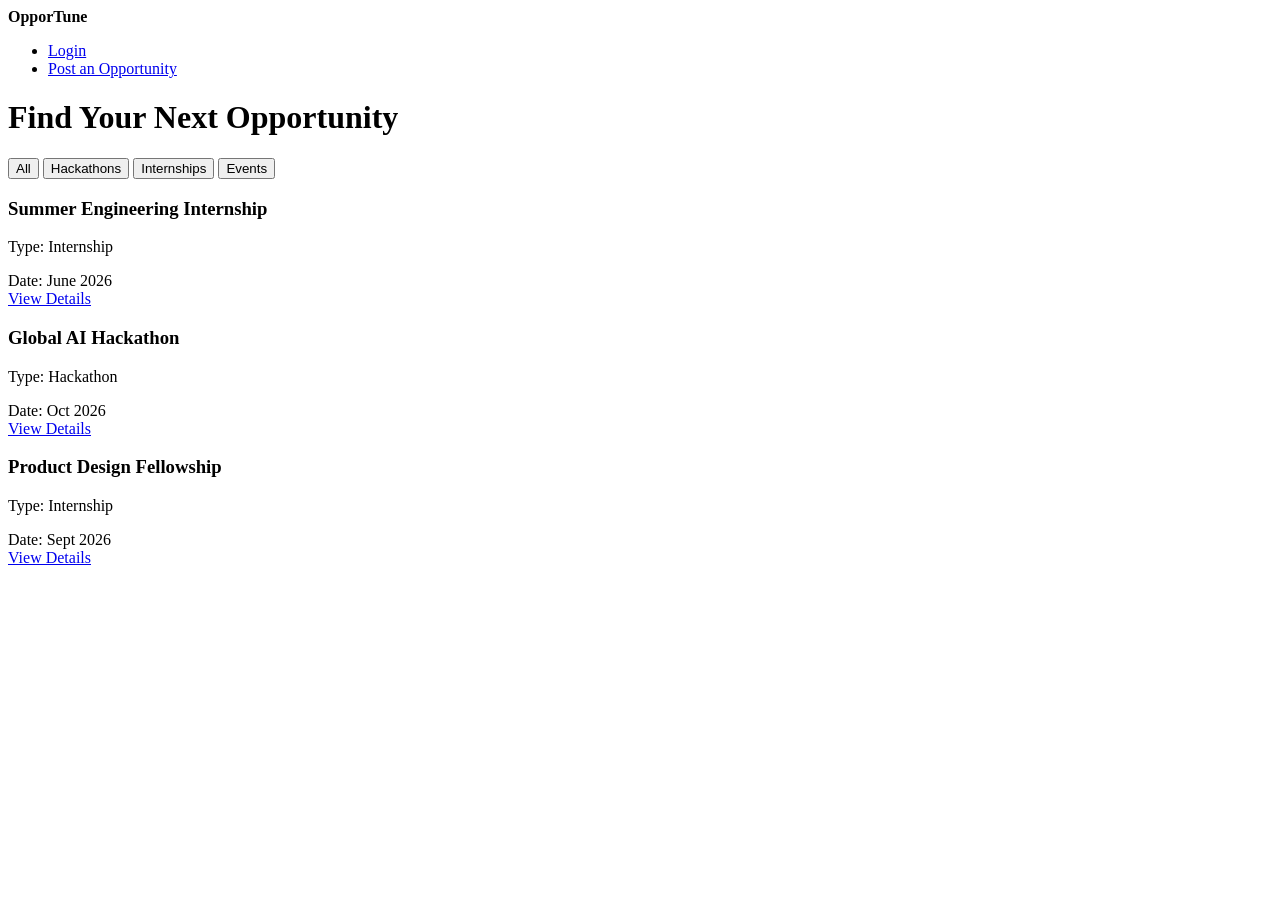
==== frontend/index.html @ d649f80c "Day 1: Project structure and HTML skeleton" ====
<!DOCTYPE html>
<html lang="en">
<head>
    <meta charset="UTF-8">
    <meta name="viewport" content="width=device-width, initial-scale=1.0">
    <title>Opportunity Finder</title>
</head>
<body>
    <nav>
        <strong>OpporTune</strong>
        <ul>
            <li><a href="login.html">Login</a></li>
            <li><a href="post-opportunity.html">Post an Opportunity</a></li>
        </ul>
    </nav>
    <header>
        <h1>Find Your Next Opportunity</h1>
    </header>
    <section id="filters">
        <button type="button">All</button>
        <button type="button">Hackathons</button>
        <button type="button">Internships</button>
        <button type="button">Events</button>

    </section>
    <main id="listings">
        
        <article>
            <h3>Summer Engineering Internship</h3>
            <p>Type: Internship</p>
            <span>Date: June 2026</span>
            <br>
            <a href="opportunity-details.html">View Details</a>
        </article>

        <article>
            <h3>Global AI Hackathon</h3>
            <p>Type: Hackathon</p>
            <span>Date: Oct 2026</span>
            <br>
            <a href="opportunity-details.html">View Details</a>
        </article>

        <article>
            <h3>Product Design Fellowship</h3>
            <p>Type: Internship</p>
            <span>Date: Sept 2026</span>
            <br>
            <a href="opportunity-details.html">View Details</a>
        </article>

    </main>
</body>
</html>
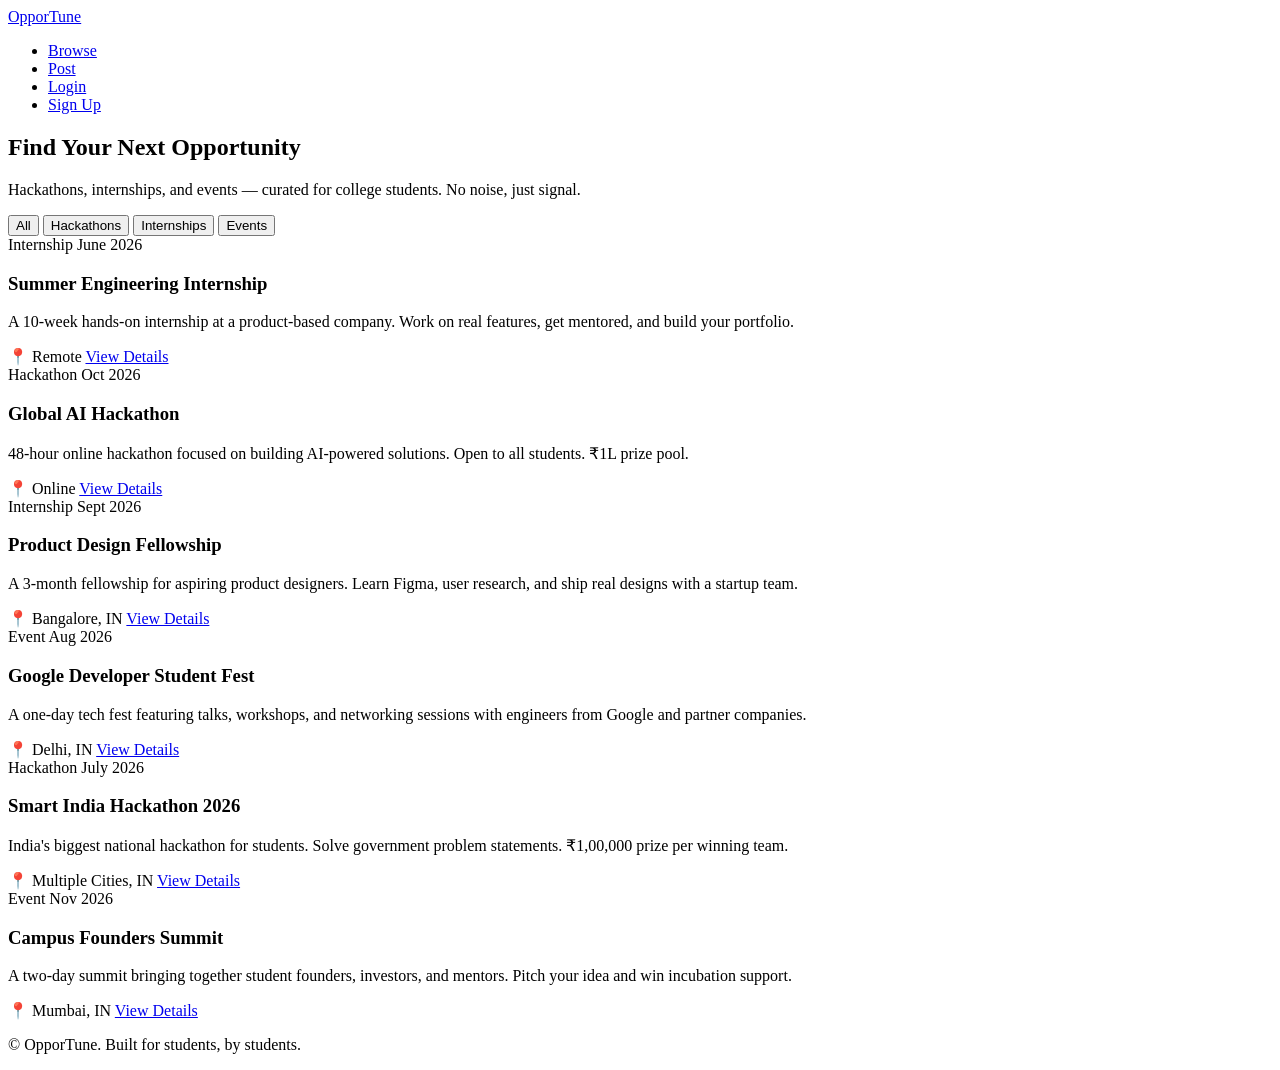
==== commit ac1f9ed7: "feat: complete HTML architecture for OpporTune (Browse, Details, Post, and Auth)" ====
--- a/frontend/index.html
+++ b/frontend/index.html
@@ -1,54 +1,166 @@
 <!DOCTYPE html>
 <html lang="en">
-<head>
-    <meta charset="UTF-8">
-    <meta name="viewport" content="width=device-width, initial-scale=1.0">
-    <title>Opportunity Finder</title>
-</head>
-<body>
-    <nav>
-        <strong>OpporTune</strong>
-        <ul>
-            <li><a href="login.html">Login</a></li>
-            <li><a href="post-opportunity.html">Post an Opportunity</a></li>
+  <head>
+    <meta charset="UTF-8" />
+    <meta name="viewport" content="width=device-width, initial-scale=1.0" />
+    <title>OpporTune | Find Your Next Opportunity</title>
+    <link rel="stylesheet" href="../css/styles.css" />
+  </head>
+  <body>
+
+    
+    <header>
+      <nav class="navbar">
+        <a href="index.html" class="nav-logo">OpporTune</a>
+        <ul class="nav-links">
+          <li><a href="index.html" class="active">Browse</a></li>
+          <li><a href="post-opportunity.html">Post</a></li>
+          <li><a href="login.html">Login</a></li>
+          <li><a href="signup.html" class="btn-primary">Sign Up</a></li>
         </ul>
-    </nav>
-    <header>
-        <h1>Find Your Next Opportunity</h1>
+      </nav>
     </header>
-    <section id="filters">
-        <button type="button">All</button>
-        <button type="button">Hackathons</button>
-        <button type="button">Internships</button>
-        <button type="button">Events</button>
 
+    
+    <section class="hero">
+      <h1>Find Your Next Opportunity</h1>
+      <p class="hero-subtitle">
+        Hackathons, internships, and events — curated for college students.
+        No noise, just signal.
+      </p>
     </section>
-    <main id="listings">
-        
-        <article>
-            <h3>Summer Engineering Internship</h3>
-            <p>Type: Internship</p>
-            <span>Date: June 2026</span>
-            <br>
-            <a href="opportunity-details.html">View Details</a>
-        </article>
 
-        <article>
-            <h3>Global AI Hackathon</h3>
-            <p>Type: Hackathon</p>
-            <span>Date: Oct 2026</span>
-            <br>
-            <a href="opportunity-details.html">View Details</a>
-        </article>
+    
+    <section class="filters" id="filters">
+      <button class="filter-btn filter-btn--active" type="button" data-filter="all">All</button>
+      <button class="filter-btn" type="button" data-filter="hackathon">Hackathons</button>
+      <button class="filter-btn" type="button" data-filter="internship">Internships</button>
+      <button class="filter-btn" type="button" data-filter="event">Events</button>
+    </section>
 
-        <article>
-            <h3>Product Design Fellowship</h3>
-            <p>Type: Internship</p>
-            <span>Date: Sept 2026</span>
-            <br>
-            <a href="opportunity-details.html">View Details</a>
-        </article>
+    
+    <main class="listings-grid" id="listings">
+
+      
+      <article class="opportunity-card" data-category="internship">
+        <div class="card-header">
+          <span class="badge badge--internship">Internship</span>
+          <span class="card-date">June 2026</span>
+        </div>
+        <div class="card-body">
+          <h3 class="card-title">Summer Engineering Internship</h3>
+          <p class="card-description">
+            A 10-week hands-on internship at a product-based company. Work on
+            real features, get mentored, and build your portfolio.
+          </p>
+        </div>
+        <div class="card-footer">
+          <span class="card-meta">📍 Remote</span>
+          <a href="opportunity-details.html" class="btn-outline">View Details</a>
+        </div>
+      </article>
+
+      
+      <article class="opportunity-card" data-category="hackathon">
+        <div class="card-header">
+          <span class="badge badge--hackathon">Hackathon</span>
+          <span class="card-date">Oct 2026</span>
+        </div>
+        <div class="card-body">
+          <h3 class="card-title">Global AI Hackathon</h3>
+          <p class="card-description">
+            48-hour online hackathon focused on building AI-powered solutions.
+            Open to all students. ₹1L prize pool.
+          </p>
+        </div>
+        <div class="card-footer">
+          <span class="card-meta">📍 Online</span>
+          <a href="opportunity-details.html" class="btn-outline">View Details</a>
+        </div>
+      </article>
+
+      
+      <article class="opportunity-card" data-category="internship">
+        <div class="card-header">
+          <span class="badge badge--internship">Internship</span>
+          <span class="card-date">Sept 2026</span>
+        </div>
+        <div class="card-body">
+          <h3 class="card-title">Product Design Fellowship</h3>
+          <p class="card-description">
+            A 3-month fellowship for aspiring product designers. Learn
+            Figma, user research, and ship real designs with a startup team.
+          </p>
+        </div>
+        <div class="card-footer">
+          <span class="card-meta">📍 Bangalore, IN</span>
+          <a href="opportunity-details.html" class="btn-outline">View Details</a>
+        </div>
+      </article>
+
+      
+      <article class="opportunity-card" data-category="event">
+        <div class="card-header">
+          <span class="badge badge--event">Event</span>
+          <span class="card-date">Aug 2026</span>
+        </div>
+        <div class="card-body">
+          <h3 class="card-title">Google Developer Student Fest</h3>
+          <p class="card-description">
+            A one-day tech fest featuring talks, workshops, and networking
+            sessions with engineers from Google and partner companies.
+          </p>
+        </div>
+        <div class="card-footer">
+          <span class="card-meta">📍 Delhi, IN</span>
+          <a href="opportunity-details.html" class="btn-outline">View Details</a>
+        </div>
+      </article>
+
+      
+      <article class="opportunity-card" data-category="hackathon">
+        <div class="card-header">
+          <span class="badge badge--hackathon">Hackathon</span>
+          <span class="card-date">July 2026</span>
+        </div>
+        <div class="card-body">
+          <h3 class="card-title">Smart India Hackathon 2026</h3>
+          <p class="card-description">
+            India's biggest national hackathon for students. Solve government
+            problem statements. ₹1,00,000 prize per winning team.
+          </p>
+        </div>
+        <div class="card-footer">
+          <span class="card-meta">📍 Multiple Cities, IN</span>
+          <a href="opportunity-details.html" class="btn-outline">View Details</a>
+        </div>
+      </article>
+
+      
+      <article class="opportunity-card" data-category="event">
+        <div class="card-header">
+          <span class="badge badge--event">Event</span>
+          <span class="card-date">Nov 2026</span>
+        </div>
+        <div class="card-body">
+          <h3 class="card-title">Campus Founders Summit</h3>
+          <p class="card-description">
+            A two-day summit bringing together student founders, investors,
+            and mentors. Pitch your idea and win incubation support.
+          </p>
+        </div>
+        <div class="card-footer">
+          <span class="card-meta">📍 Mumbai, IN</span>
+          <a href="opportunity-details.html" class="btn-outline">View Details</a>
+        </div>
+      </article>
 
     </main>
-</body>
+
+    
+    <footer class="site-footer">
+      <p>&copy;  OpporTune. Built for students, by students.</p>
+    </footer>
+
+  </body>
 </html>
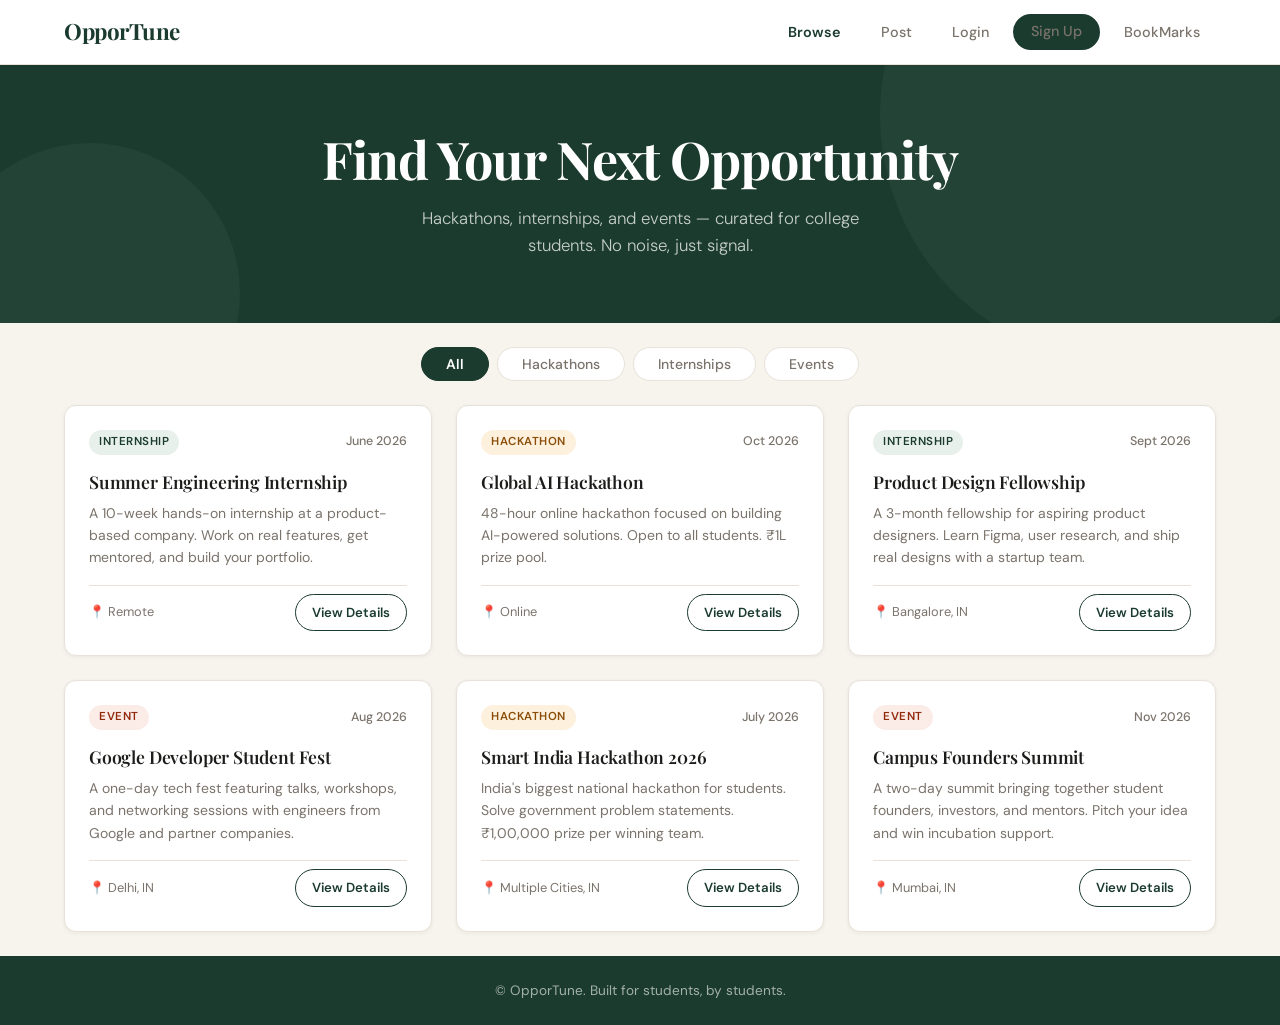
==== commit e8712698: "feat: add CSS styling with warm editorial theme" ====
--- a/frontend/index.html
+++ b/frontend/index.html
@@ -4,7 +4,7 @@
     <meta charset="UTF-8" />
     <meta name="viewport" content="width=device-width, initial-scale=1.0" />
     <title>OpporTune | Find Your Next Opportunity</title>
-    <link rel="stylesheet" href="../css/styles.css" />
+    <link rel="stylesheet" href="css/styles.css" />
   </head>
   <body>
 
@@ -17,6 +17,7 @@
           <li><a href="post-opportunity.html">Post</a></li>
           <li><a href="login.html">Login</a></li>
           <li><a href="signup.html" class="btn-primary">Sign Up</a></li>
+          <li><a href="saved.html">BookMarks</a></li>
         </ul>
       </nav>
     </header>
--- a/frontend/css/styles.css
+++ b/frontend/css/styles.css
@@ -0,0 +1,1265 @@
+/* ============================================================
+   OpporTune — styles.css
+   Theme: "Warm Editorial"
+   Palette: Deep Forest Green + Warm Amber + Parchment Cream
+   Fonts: Playfair Display (headings) + DM Sans (body)
+   ============================================================ */
+
+/* ── Google Fonts ─────────────────────────────────────────── */
+@import url('https://fonts.googleapis.com/css2?family=Playfair+Display:wght@600;700&family=DM+Sans:ital,opsz,wght@0,9..40,300;0,9..40,400;0,9..40,500;0,9..40,600;1,9..40,400&display=swap');
+
+
+/* ============================================================
+   1. DESIGN TOKENS (CSS Variables)
+   Change the theme from here — one place, entire site updates
+   ============================================================ */
+:root {
+  /* Colors */
+  --clr-bg:           #F7F3ED;   /* warm parchment background     */
+  --clr-surface:      #FFFFFF;   /* card / form surface           */
+  --clr-primary:      #1B3B2F;   /* deep forest green             */
+  --clr-primary-hover:#142D23;   /* darker green on hover         */
+  --clr-accent:       #C8761A;   /* warm amber                    */
+  --clr-accent-light: #FDF0DC;   /* light amber tint              */
+  --clr-text:         #1C1C1A;   /* near-black body text          */
+  --clr-text-muted:   #7A736B;   /* secondary / meta text         */
+  --clr-border:       #E8E2D9;   /* subtle warm border            */
+  --clr-danger:       #C0392B;   /* delete / error                */
+
+  /* Badge colors */
+  --badge-hack-bg:    #FDF0DC;
+  --badge-hack-text:  #8B4E0A;
+  --badge-intern-bg:  #E8F0EB;
+  --badge-intern-text:#1B3B2F;
+  --badge-event-bg:   #FBECE7;
+  --badge-event-text: #922B0E;
+
+  /* Typography */
+  --font-display: 'Playfair Display', Georgia, serif;
+  --font-body:    'DM Sans', system-ui, sans-serif;
+
+  /* Spacing */
+  --space-xs:  0.25rem;
+  --space-sm:  0.5rem;
+  --space-md:  1rem;
+  --space-lg:  1.5rem;
+  --space-xl:  2.5rem;
+  --space-2xl: 4rem;
+
+  /* Layout */
+  --max-width:   1200px;
+  --radius-sm:   6px;
+  --radius-md:   12px;
+  --radius-lg:   20px;
+  --radius-pill: 100px;
+
+  /* Shadows */
+  --shadow-sm: 0 1px 4px rgba(28, 24, 20, 0.06);
+  --shadow-md: 0 4px 16px rgba(28, 24, 20, 0.09);
+  --shadow-lg: 0 8px 32px rgba(28, 24, 20, 0.13);
+
+  /* Transitions */
+  --ease: cubic-bezier(0.4, 0, 0.2, 1);
+  --transition: 220ms var(--ease);
+}
+
+
+/* ============================================================
+   2. RESET & BASE
+   ============================================================ */
+*,
+*::before,
+*::after {
+  box-sizing: border-box;
+  margin: 0;
+  padding: 0;
+}
+
+html {
+  scroll-behavior: smooth;
+  -webkit-text-size-adjust: 100%;
+}
+
+body {
+  font-family: var(--font-body);
+  font-size: 1rem;
+  font-weight: 400;
+  line-height: 1.6;
+  color: var(--clr-text);
+  background-color: var(--clr-bg);
+  min-height: 100vh;
+  display: flex;
+  flex-direction: column;
+}
+
+main {
+  flex: 1;
+}
+
+img, svg {
+  display: block;
+  max-width: 100%;
+}
+
+a {
+  color: inherit;
+  text-decoration: none;
+}
+
+ul {
+  list-style: none;
+}
+
+button {
+  font-family: var(--font-body);
+  cursor: pointer;
+  border: none;
+  background: none;
+}
+
+input,
+textarea,
+select {
+  font-family: var(--font-body);
+  font-size: 0.95rem;
+}
+
+
+/* ============================================================
+   3. LAYOUT HELPERS
+   ============================================================ */
+.page-wrapper {
+  max-width: var(--max-width);
+  margin: 0 auto;
+  padding: var(--space-xl) var(--space-lg);
+}
+
+.container {
+  max-width: var(--max-width);
+  margin: 0 auto;
+  padding: 0 var(--space-lg);
+}
+
+
+/* ============================================================
+   4. NAVBAR
+   ============================================================ */
+header {
+  position: sticky;
+  top: 0;
+  z-index: 100;
+  background-color: var(--clr-surface);
+  border-bottom: 1px solid var(--clr-border);
+  box-shadow: var(--shadow-sm);
+}
+
+.navbar {
+  max-width: var(--max-width);
+  margin: 0 auto;
+  padding: 0 var(--space-lg);
+  height: 64px;
+  display: flex;
+  align-items: center;
+  justify-content: space-between;
+  gap: var(--space-lg);
+}
+
+.nav-logo {
+  font-family: var(--font-display);
+  font-size: 1.4rem;
+  font-weight: 700;
+  color: var(--clr-primary);
+  letter-spacing: -0.02em;
+  flex-shrink: 0;
+  transition: opacity var(--transition);
+}
+
+.nav-logo:hover {
+  opacity: 0.8;
+}
+
+.nav-links {
+  display: flex;
+  align-items: center;
+  gap: var(--space-sm);
+}
+
+.nav-links a {
+  font-size: 0.9rem;
+  font-weight: 500;
+  color: var(--clr-text-muted);
+  padding: var(--space-xs) var(--space-md);
+  border-radius: var(--radius-pill);
+  transition: color var(--transition), background-color var(--transition);
+}
+
+.nav-links a:hover {
+  color: var(--clr-text);
+  background-color: var(--clr-bg);
+}
+
+.nav-links a.active {
+  color: var(--clr-primary);
+  font-weight: 600;
+}
+
+
+/* ============================================================
+   5. BUTTONS
+   ============================================================ */
+
+/* Primary — filled forest green */
+.btn-primary {
+  display: inline-flex;
+  align-items: center;
+  justify-content: center;
+  gap: var(--space-xs);
+  padding: 0.55rem var(--space-lg);
+  font-size: 0.875rem;
+  font-weight: 600;
+  color: #FFFFFF;
+  background-color: var(--clr-primary);
+  border: 2px solid var(--clr-primary);
+  border-radius: var(--radius-pill);
+  transition: background-color var(--transition), border-color var(--transition), transform var(--transition), box-shadow var(--transition);
+}
+
+.btn-primary:hover {
+  background-color: var(--clr-primary-hover);
+  border-color: var(--clr-primary-hover);
+  box-shadow: var(--shadow-md);
+  transform: translateY(-1px);
+}
+
+/* Outline — transparent w/ green border */
+.btn-outline {
+  display: inline-flex;
+  align-items: center;
+  justify-content: center;
+  padding: 0.45rem var(--space-md);
+  font-size: 0.825rem;
+  font-weight: 600;
+  color: var(--clr-primary);
+  background-color: transparent;
+  border: 1.5px solid var(--clr-primary);
+  border-radius: var(--radius-pill);
+  transition: background-color var(--transition), color var(--transition), transform var(--transition);
+}
+
+.btn-outline:hover {
+  background-color: var(--clr-primary);
+  color: #FFFFFF;
+  transform: translateY(-1px);
+}
+
+/* Secondary — soft bordered */
+.btn-secondary {
+  display: inline-flex;
+  align-items: center;
+  justify-content: center;
+  padding: 0.55rem var(--space-lg);
+  font-size: 0.875rem;
+  font-weight: 500;
+  color: var(--clr-text-muted);
+  background-color: transparent;
+  border: 1.5px solid var(--clr-border);
+  border-radius: var(--radius-pill);
+  transition: border-color var(--transition), color var(--transition), background-color var(--transition);
+}
+
+.btn-secondary:hover {
+  border-color: var(--clr-text-muted);
+  color: var(--clr-text);
+  background-color: var(--clr-bg);
+}
+
+/* Full-width modifier */
+.btn-full {
+  width: 100%;
+}
+
+/* Icon button */
+.btn-icon {
+  display: inline-flex;
+  align-items: center;
+  justify-content: center;
+  width: 36px;
+  height: 36px;
+  font-size: 1rem;
+  border-radius: var(--radius-sm);
+  border: 1.5px solid var(--clr-border);
+  background-color: transparent;
+  transition: border-color var(--transition), background-color var(--transition);
+}
+
+.btn-icon:hover {
+  background-color: var(--clr-bg);
+  border-color: var(--clr-text-muted);
+}
+
+.btn-icon--danger:hover {
+  background-color: #FDECEB;
+  border-color: var(--clr-danger);
+}
+
+/* OAuth button */
+.btn-oauth {
+  display: inline-flex;
+  align-items: center;
+  justify-content: center;
+  gap: var(--space-sm);
+  padding: 0.65rem var(--space-lg);
+  font-size: 0.875rem;
+  font-weight: 500;
+  color: var(--clr-text);
+  background-color: var(--clr-surface);
+  border: 1.5px solid var(--clr-border);
+  border-radius: var(--radius-md);
+  width: 100%;
+  transition: border-color var(--transition), box-shadow var(--transition);
+}
+
+.btn-oauth:hover {
+  border-color: var(--clr-text-muted);
+  box-shadow: var(--shadow-sm);
+}
+
+/* Apply Now — large CTA on details page */
+.btn-apply {
+  display: block;
+  text-align: center;
+  padding: var(--space-md) var(--space-lg);
+  font-size: 1rem;
+  font-weight: 700;
+  color: #FFFFFF;
+  background-color: var(--clr-accent);
+  border-radius: var(--radius-md);
+  letter-spacing: 0.01em;
+  transition: background-color var(--transition), transform var(--transition), box-shadow var(--transition);
+}
+
+.btn-apply:hover {
+  background-color: #a85f10;
+  transform: translateY(-2px);
+  box-shadow: 0 6px 20px rgba(200, 118, 26, 0.35);
+}
+
+
+/* ============================================================
+   6. BADGES
+   ============================================================ */
+.badge {
+  display: inline-block;
+  padding: 0.2rem 0.65rem;
+  font-size: 0.72rem;
+  font-weight: 600;
+  letter-spacing: 0.04em;
+  text-transform: uppercase;
+  border-radius: var(--radius-pill);
+}
+
+.badge--hackathon {
+  background-color: var(--badge-hack-bg);
+  color: var(--badge-hack-text);
+}
+
+.badge--internship {
+  background-color: var(--badge-intern-bg);
+  color: var(--badge-intern-text);
+}
+
+.badge--event {
+  background-color: var(--badge-event-bg);
+  color: var(--badge-event-text);
+}
+
+
+/* ============================================================
+   7. HERO SECTION (index.html + saved.html)
+   ============================================================ */
+.hero {
+  background-color: var(--clr-primary);
+  color: #FFFFFF;
+  text-align: center;
+  padding: var(--space-2xl) var(--space-lg);
+  position: relative;
+  overflow: hidden;
+}
+
+/* Decorative circles for depth */
+.hero::before,
+.hero::after {
+  content: '';
+  position: absolute;
+  border-radius: 50%;
+  background-color: rgba(255, 255, 255, 0.04);
+}
+
+.hero::before {
+  width: 500px;
+  height: 500px;
+  top: -200px;
+  right: -100px;
+}
+
+.hero::after {
+  width: 300px;
+  height: 300px;
+  bottom: -120px;
+  left: -60px;
+}
+
+.hero h1 {
+  font-family: var(--font-display);
+  font-size: clamp(2rem, 5vw, 3.25rem);
+  font-weight: 700;
+  line-height: 1.15;
+  letter-spacing: -0.02em;
+  margin-bottom: var(--space-md);
+  position: relative;
+}
+
+.hero-subtitle {
+  font-size: 1.05rem;
+  font-weight: 300;
+  color: rgba(255, 255, 255, 0.75);
+  max-width: 480px;
+  margin: 0 auto;
+  position: relative;
+}
+
+/* Page hero — smaller, for saved.html */
+.page-hero {
+  background-color: var(--clr-primary);
+  color: #FFFFFF;
+  padding: var(--space-xl) var(--space-lg);
+  text-align: center;
+}
+
+.page-hero h1 {
+  font-family: var(--font-display);
+  font-size: clamp(1.6rem, 3vw, 2.25rem);
+  font-weight: 700;
+  margin-bottom: var(--space-sm);
+}
+
+.page-hero .hero-subtitle {
+  font-size: 0.95rem;
+  color: rgba(255, 255, 255, 0.7);
+}
+
+
+/* ============================================================
+   8. FILTER BUTTONS (index.html)
+   ============================================================ */
+.filters {
+  display: flex;
+  align-items: center;
+  gap: var(--space-sm);
+  max-width: var(--max-width);
+  margin: 0 auto;
+  padding: var(--space-lg) var(--space-lg) 0;
+  flex-wrap: wrap;
+}
+
+.filter-btn {
+  padding: 0.45rem var(--space-lg);
+  font-size: 0.875rem;
+  font-weight: 500;
+  color: var(--clr-text-muted);
+  background-color: var(--clr-surface);
+  border: 1.5px solid var(--clr-border);
+  border-radius: var(--radius-pill);
+  transition: all var(--transition);
+}
+
+.filter-btn:hover {
+  border-color: var(--clr-primary);
+  color: var(--clr-primary);
+}
+
+.filter-btn--active {
+  background-color: var(--clr-primary);
+  border-color: var(--clr-primary);
+  color: #FFFFFF;
+  font-weight: 600;
+}
+
+
+/* ============================================================
+   9. LISTINGS GRID + OPPORTUNITY CARDS (index.html)
+   ============================================================ */
+.listings-grid {
+  display: grid;
+  grid-template-columns: repeat(auto-fill, minmax(300px, 1fr));
+  gap: var(--space-lg);
+  max-width: var(--max-width);
+  margin: 0 auto;
+  padding: var(--space-lg);
+}
+
+.opportunity-card {
+  background-color: var(--clr-surface);
+  border: 1px solid var(--clr-border);
+  border-radius: var(--radius-md);
+  padding: var(--space-lg);
+  display: flex;
+  flex-direction: column;
+  gap: var(--space-md);
+  box-shadow: var(--shadow-sm);
+  transition: transform var(--transition), box-shadow var(--transition), border-color var(--transition);
+}
+
+.opportunity-card:hover {
+  transform: translateY(-4px);
+  box-shadow: var(--shadow-lg);
+  border-color: transparent;
+}
+
+/* Card Header — badge + date */
+.card-header {
+  display: flex;
+  align-items: center;
+  justify-content: space-between;
+}
+
+.card-date {
+  font-size: 0.78rem;
+  font-weight: 500;
+  color: var(--clr-text-muted);
+}
+
+/* Card Body */
+.card-body {
+  flex: 1;
+  display: flex;
+  flex-direction: column;
+  gap: var(--space-sm);
+}
+
+.card-title {
+  font-family: var(--font-display);
+  font-size: 1.1rem;
+  font-weight: 600;
+  line-height: 1.3;
+  color: var(--clr-text);
+  letter-spacing: -0.01em;
+}
+
+.card-description {
+  font-size: 0.875rem;
+  color: var(--clr-text-muted);
+  line-height: 1.6;
+  display: -webkit-box;
+  -webkit-line-clamp: 3;
+  -webkit-box-orient: vertical;
+  overflow: hidden;
+}
+
+/* Card Footer — location + button */
+.card-footer {
+  display: flex;
+  align-items: center;
+  justify-content: space-between;
+  gap: var(--space-sm);
+  padding-top: var(--space-sm);
+  border-top: 1px solid var(--clr-border);
+}
+
+.card-meta {
+  font-size: 0.8rem;
+  color: var(--clr-text-muted);
+  font-weight: 400;
+}
+
+.card-actions {
+  display: flex;
+  align-items: center;
+  gap: var(--space-sm);
+}
+
+
+/* ============================================================
+   10. OPPORTUNITY DETAILS PAGE
+   ============================================================ */
+
+/* Breadcrumb */
+.breadcrumb {
+  display: flex;
+  align-items: center;
+  gap: var(--space-xs);
+  font-size: 0.85rem;
+  color: var(--clr-text-muted);
+  margin-bottom: var(--space-xl);
+}
+
+.breadcrumb a {
+  color: var(--clr-text-muted);
+  transition: color var(--transition);
+}
+
+.breadcrumb a:hover {
+  color: var(--clr-primary);
+}
+
+.breadcrumb-sep {
+  color: var(--clr-border);
+}
+
+.breadcrumb-current {
+  color: var(--clr-text);
+  font-weight: 500;
+}
+
+/* Two-column layout */
+.details-layout {
+  display: grid;
+  grid-template-columns: 1fr 320px;
+  gap: var(--space-2xl);
+  align-items: start;
+}
+
+/* Main content column */
+.details-main {
+  display: flex;
+  flex-direction: column;
+  gap: var(--space-lg);
+}
+
+.details-title {
+  font-family: var(--font-display);
+  font-size: clamp(1.75rem, 3vw, 2.5rem);
+  font-weight: 700;
+  line-height: 1.2;
+  letter-spacing: -0.02em;
+  color: var(--clr-text);
+}
+
+.details-meta {
+  display: flex;
+  align-items: center;
+  flex-wrap: wrap;
+  gap: var(--space-sm);
+  font-size: 0.85rem;
+  color: var(--clr-text-muted);
+}
+
+.meta-sep {
+  color: var(--clr-border);
+}
+
+.details-description h2 {
+  font-family: var(--font-display);
+  font-size: 1.25rem;
+  font-weight: 600;
+  color: var(--clr-text);
+  margin-bottom: var(--space-md);
+  padding-bottom: var(--space-sm);
+  border-bottom: 2px solid var(--clr-accent-light);
+}
+
+.details-description p {
+  font-size: 0.95rem;
+  color: var(--clr-text);
+  line-height: 1.8;
+  margin-bottom: var(--space-md);
+}
+
+.details-description p:last-child {
+  margin-bottom: 0;
+}
+
+/* Sidebar */
+.details-sidebar {
+  position: sticky;
+  top: 84px;
+  display: flex;
+  flex-direction: column;
+  gap: var(--space-md);
+}
+
+.quick-info-card {
+  background-color: var(--clr-surface);
+  border: 1px solid var(--clr-border);
+  border-radius: var(--radius-md);
+  padding: var(--space-lg);
+  box-shadow: var(--shadow-sm);
+}
+
+.quick-info-card h3 {
+  font-family: var(--font-display);
+  font-size: 1rem;
+  font-weight: 600;
+  color: var(--clr-text);
+  margin-bottom: var(--space-md);
+  padding-bottom: var(--space-sm);
+  border-bottom: 1px solid var(--clr-border);
+}
+
+.quick-info-list {
+  display: flex;
+  flex-direction: column;
+  gap: var(--space-md);
+}
+
+.quick-info-item {
+  display: flex;
+  flex-direction: column;
+  gap: 2px;
+}
+
+.info-label {
+  font-size: 0.75rem;
+  font-weight: 600;
+  color: var(--clr-text-muted);
+  text-transform: uppercase;
+  letter-spacing: 0.04em;
+}
+
+.info-value {
+  font-size: 0.9rem;
+  font-weight: 500;
+  color: var(--clr-text);
+}
+
+.sidebar-actions {
+  display: flex;
+  gap: var(--space-sm);
+}
+
+.sidebar-actions .btn-secondary {
+  flex: 1;
+}
+
+
+/* ============================================================
+   11. SAVED PAGE (Tabs + Drafts)
+   ============================================================ */
+.saved-page {
+  display: flex;
+  flex-direction: column;
+  gap: var(--space-xl);
+}
+
+/* Tabs */
+.tabs {
+  display: flex;
+  gap: var(--space-sm);
+  border-bottom: 2px solid var(--clr-border);
+  max-width: var(--max-width);
+  margin: 0 auto;
+  padding: 0 var(--space-lg);
+  width: 100%;
+}
+
+.tab-btn {
+  display: flex;
+  align-items: center;
+  gap: var(--space-sm);
+  padding: var(--space-sm) var(--space-lg);
+  font-size: 0.9rem;
+  font-weight: 500;
+  color: var(--clr-text-muted);
+  border-bottom: 2px solid transparent;
+  margin-bottom: -2px;
+  transition: color var(--transition), border-color var(--transition);
+}
+
+.tab-btn:hover {
+  color: var(--clr-text);
+}
+
+.tab-btn--active {
+  color: var(--clr-primary);
+  font-weight: 600;
+  border-bottom-color: var(--clr-primary);
+}
+
+.tab-count {
+  display: inline-flex;
+  align-items: center;
+  justify-content: center;
+  min-width: 20px;
+  height: 20px;
+  padding: 0 6px;
+  font-size: 0.7rem;
+  font-weight: 700;
+  background-color: var(--clr-accent-light);
+  color: var(--clr-accent);
+  border-radius: var(--radius-pill);
+}
+
+/* Tab panels */
+.tab-panel {
+  width: 100%;
+}
+
+.tab-panel--hidden {
+  display: none;
+}
+
+/* Draft cards */
+.drafts-list {
+  display: flex;
+  flex-direction: column;
+  gap: var(--space-md);
+  max-width: var(--max-width);
+  margin: 0 auto;
+  width: 100%;
+}
+
+.draft-card {
+  background-color: var(--clr-surface);
+  border: 1px solid var(--clr-border);
+  border-radius: var(--radius-md);
+  padding: var(--space-lg);
+  display: flex;
+  align-items: center;
+  justify-content: space-between;
+  gap: var(--space-xl);
+  box-shadow: var(--shadow-sm);
+  transition: box-shadow var(--transition);
+}
+
+.draft-card:hover {
+  box-shadow: var(--shadow-md);
+}
+
+.draft-card-left {
+  display: flex;
+  align-items: center;
+  gap: var(--space-md);
+  flex: 1;
+  min-width: 0;
+}
+
+.draft-info {
+  min-width: 0;
+}
+
+.draft-title {
+  font-size: 1rem;
+  font-weight: 600;
+  color: var(--clr-text);
+  white-space: nowrap;
+  overflow: hidden;
+  text-overflow: ellipsis;
+}
+
+.draft-meta {
+  font-size: 0.8rem;
+  color: var(--clr-text-muted);
+  margin-top: 2px;
+}
+
+.draft-card-right {
+  display: flex;
+  flex-direction: column;
+  align-items: flex-end;
+  gap: var(--space-sm);
+  flex-shrink: 0;
+}
+
+/* Progress bar */
+.draft-progress {
+  display: flex;
+  flex-direction: column;
+  align-items: flex-end;
+  gap: 4px;
+  min-width: 160px;
+}
+
+.progress-label {
+  font-size: 0.75rem;
+  color: var(--clr-text-muted);
+}
+
+.progress-bar {
+  width: 160px;
+  height: 6px;
+  background-color: var(--clr-border);
+  border-radius: var(--radius-pill);
+  overflow: hidden;
+}
+
+.progress-fill {
+  height: 100%;
+  background-color: var(--clr-accent);
+  border-radius: var(--radius-pill);
+  transition: width 600ms var(--ease);
+}
+
+.draft-actions {
+  display: flex;
+  align-items: center;
+  gap: var(--space-sm);
+}
+
+/* Empty state */
+.empty-state {
+  display: flex;
+  flex-direction: column;
+  align-items: center;
+  justify-content: center;
+  gap: var(--space-md);
+  padding: var(--space-2xl) var(--space-lg);
+  text-align: center;
+}
+
+.empty-icon {
+  font-size: 3rem;
+}
+
+.empty-state h2 {
+  font-family: var(--font-display);
+  font-size: 1.5rem;
+  color: var(--clr-text);
+}
+
+.empty-state p {
+  font-size: 0.95rem;
+  color: var(--clr-text-muted);
+  max-width: 340px;
+}
+
+
+/* ============================================================
+   12. FORMS (post-opportunity.html)
+   ============================================================ */
+.form-section {
+  max-width: 720px;
+  margin: 0 auto;
+}
+
+.form-header {
+  margin-bottom: var(--space-xl);
+}
+
+.form-header h1 {
+  font-family: var(--font-display);
+  font-size: clamp(1.75rem, 3vw, 2.25rem);
+  font-weight: 700;
+  color: var(--clr-text);
+  letter-spacing: -0.02em;
+  margin-bottom: var(--space-sm);
+}
+
+.form-subtitle {
+  font-size: 0.95rem;
+  color: var(--clr-text-muted);
+  line-height: 1.6;
+}
+
+.opportunity-form {
+  display: flex;
+  flex-direction: column;
+  gap: var(--space-lg);
+}
+
+.form-group {
+  display: flex;
+  flex-direction: column;
+  gap: var(--space-xs);
+}
+
+.form-group label {
+  font-size: 0.875rem;
+  font-weight: 600;
+  color: var(--clr-text);
+  display: flex;
+  align-items: center;
+  justify-content: space-between;
+}
+
+.form-group input,
+.form-group textarea,
+.form-group select {
+  width: 100%;
+  padding: 0.65rem var(--space-md);
+  font-size: 0.95rem;
+  color: var(--clr-text);
+  background-color: var(--clr-surface);
+  border: 1.5px solid var(--clr-border);
+  border-radius: var(--radius-sm);
+  outline: none;
+  transition: border-color var(--transition), box-shadow var(--transition);
+  appearance: none;
+  -webkit-appearance: none;
+}
+
+.form-group input::placeholder,
+.form-group textarea::placeholder {
+  color: #B5AFA9;
+}
+
+.form-group input:focus,
+.form-group textarea:focus,
+.form-group select:focus {
+  border-color: var(--clr-primary);
+  box-shadow: 0 0 0 3px rgba(27, 59, 47, 0.1);
+}
+
+.form-group textarea {
+  resize: vertical;
+  min-height: 140px;
+}
+
+/* Custom select arrow */
+.form-group select {
+  background-image: url("data:image/svg+xml,%3Csvg xmlns='http://www.w3.org/2000/svg' width='12' height='8' viewBox='0 0 12 8'%3E%3Cpath d='M1 1l5 5 5-5' stroke='%237A736B' stroke-width='1.5' fill='none' stroke-linecap='round'/%3E%3C/svg%3E");
+  background-repeat: no-repeat;
+  background-position: right var(--space-md) center;
+  padding-right: 2.5rem;
+  cursor: pointer;
+}
+
+/* Two-column row */
+.form-row {
+  display: grid;
+  grid-template-columns: 1fr 1fr;
+  gap: var(--space-lg);
+}
+
+/* Required star */
+.required {
+  color: var(--clr-accent);
+  font-size: 0.85em;
+}
+
+/* Checkbox group */
+.form-group--checkbox {
+  flex-direction: row;
+  align-items: flex-start;
+  gap: var(--space-sm);
+}
+
+.form-group--checkbox input[type="checkbox"] {
+  width: 18px;
+  height: 18px;
+  margin-top: 2px;
+  flex-shrink: 0;
+  accent-color: var(--clr-primary);
+}
+
+.form-group--checkbox label {
+  font-size: 0.875rem;
+  font-weight: 400;
+  color: var(--clr-text-muted);
+}
+
+.form-group--checkbox label a {
+  color: var(--clr-primary);
+  font-weight: 500;
+  text-decoration: underline;
+  text-underline-offset: 2px;
+}
+
+/* Form actions row */
+.form-actions {
+  display: flex;
+  align-items: center;
+  justify-content: flex-end;
+  gap: var(--space-md);
+  padding-top: var(--space-sm);
+  border-top: 1px solid var(--clr-border);
+  margin-top: var(--space-sm);
+}
+
+
+/* ============================================================
+   13. AUTH PAGES (login.html + signup.html)
+   ============================================================ */
+.auth-page {
+  display: flex;
+  align-items: center;
+  justify-content: center;
+  min-height: calc(100vh - 64px - 60px);
+  padding: var(--space-xl) var(--space-lg);
+}
+
+.auth-card {
+  background-color: var(--clr-surface);
+  border: 1px solid var(--clr-border);
+  border-radius: var(--radius-lg);
+  padding: var(--space-2xl);
+  width: 100%;
+  max-width: 420px;
+  box-shadow: var(--shadow-lg);
+  display: flex;
+  flex-direction: column;
+  gap: var(--space-lg);
+}
+
+.auth-header {
+  text-align: center;
+}
+
+.auth-header h1 {
+  font-family: var(--font-display);
+  font-size: 1.75rem;
+  font-weight: 700;
+  color: var(--clr-text);
+  margin-bottom: var(--space-xs);
+}
+
+.auth-header p {
+  font-size: 0.9rem;
+  color: var(--clr-text-muted);
+}
+
+.auth-form {
+  display: flex;
+  flex-direction: column;
+  gap: var(--space-md);
+}
+
+/* Forgot password link inside label */
+.label-link {
+  font-size: 0.8rem;
+  font-weight: 400;
+  color: var(--clr-accent);
+  transition: opacity var(--transition);
+}
+
+.label-link:hover {
+  opacity: 0.75;
+  text-decoration: underline;
+}
+
+/* Divider */
+.auth-divider {
+  display: flex;
+  align-items: center;
+  gap: var(--space-md);
+  color: var(--clr-text-muted);
+  font-size: 0.8rem;
+}
+
+.auth-divider::before,
+.auth-divider::after {
+  content: '';
+  flex: 1;
+  height: 1px;
+  background-color: var(--clr-border);
+}
+
+/* Switch link */
+.auth-switch {
+  text-align: center;
+  font-size: 0.875rem;
+  color: var(--clr-text-muted);
+}
+
+.auth-switch a {
+  color: var(--clr-primary);
+  font-weight: 600;
+  text-decoration: underline;
+  text-underline-offset: 2px;
+  transition: opacity var(--transition);
+}
+
+.auth-switch a:hover {
+  opacity: 0.75;
+}
+
+
+/* ============================================================
+   14. FOOTER
+   ============================================================ */
+.site-footer {
+  background-color: var(--clr-primary);
+  color: rgba(255, 255, 255, 0.6);
+  text-align: center;
+  padding: var(--space-lg);
+  font-size: 0.85rem;
+  margin-top: auto;
+}
+
+
+/* ============================================================
+   15. RESPONSIVE — Mobile & Tablet
+   ============================================================ */
+
+/* Tablet */
+@media (max-width: 900px) {
+  .details-layout {
+    grid-template-columns: 1fr;
+  }
+
+  .details-sidebar {
+    position: static;
+  }
+
+  .form-row {
+    grid-template-columns: 1fr;
+  }
+}
+
+/* Mobile */
+@media (max-width: 600px) {
+  .navbar {
+    padding: 0 var(--space-md);
+  }
+
+  .nav-links {
+    gap: 0;
+  }
+
+  .nav-links a {
+    padding: var(--space-xs) var(--space-sm);
+    font-size: 0.8rem;
+  }
+
+  .hero {
+    padding: var(--space-xl) var(--space-md);
+  }
+
+  .listings-grid {
+    grid-template-columns: 1fr;
+    padding: var(--space-md);
+  }
+
+  .filters {
+    padding: var(--space-md) var(--space-md) 0;
+  }
+
+  .page-wrapper {
+    padding: var(--space-lg) var(--space-md);
+  }
+
+  .auth-card {
+    padding: var(--space-xl) var(--space-lg);
+  }
+
+  .draft-card {
+    flex-direction: column;
+    align-items: flex-start;
+  }
+
+  .draft-card-right {
+    align-items: flex-start;
+    width: 100%;
+  }
+
+  .draft-progress {
+    align-items: flex-start;
+    width: 100%;
+  }
+
+  .progress-bar {
+    width: 100%;
+  }
+
+  .form-actions {
+    flex-direction: column-reverse;
+  }
+
+  .form-actions .btn-secondary,
+  .form-actions .btn-primary {
+    width: 100%;
+  }
+
+  .tabs {
+    padding: 0 var(--space-md);
+  }
+}
